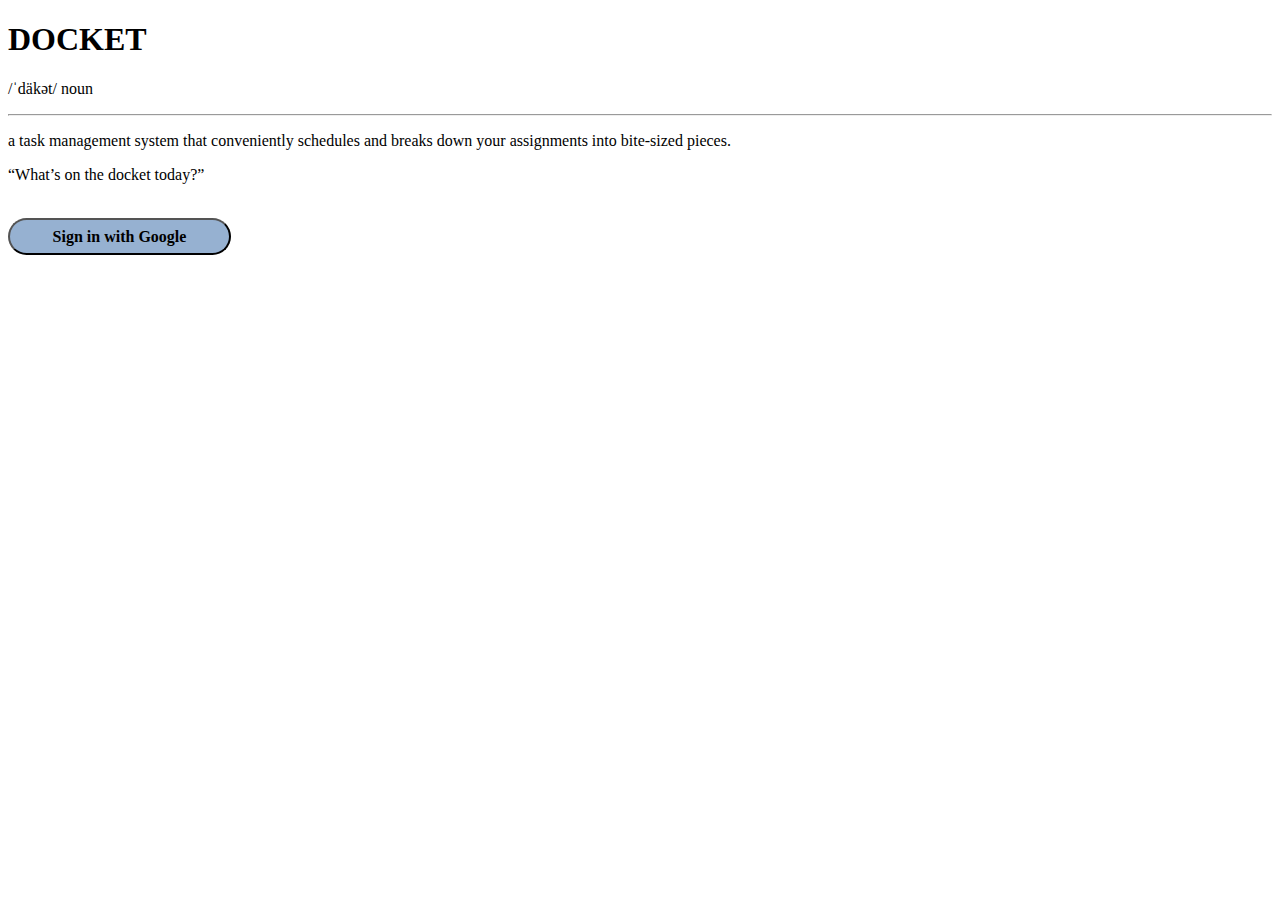
==== templates/landing.html @ e2fd2440 "landing" ====
<!DOCTYPE html>
<html lang="en">

<head>
    <title>Docket</title>
    <meta charset="UTF-8">
    <meta name="viewport" content="width=device-width, initial-scale=1">
    <link rel="stylesheet" href="static/css/theme.css">
    <meta name="google-signin-client_id" content="1093409666695-bs4595ef83tlond9dsfqnc7cij4tcmnr.apps.googleusercontent.com">

    <!-- <link rel="apple-touch-icon" sizes="180x180" href="favicon/apple-touch-icon.png">
    <link rel="icon" type="image/png" sizes="32x32" href="favicon/favicon-32x32.png">
    <link rel="icon" type="image/png" sizes="16x16" href="favicon/favicon-16x16.png">
    <link rel="manifest" href="favicon/site.webmanifest">
    <link rel="mask-icon" href="favicon/safari-pinned-tab.svg" color="#5bbad5">
    <meta name="msapplication-TileColor" content="#da532c">
    <meta name="theme-color" content="#ffffff"> -->

</head>
<style>
   .google{
    display: flex;
    flex-direction: row;
    align-items: flex-start;
    padding: 8px 24px;
    width: 223px;
    height: 37px;

    background: #96B1D1;
    border-radius: 100px;
    text-align: center;
    vertical-align: middle;
    font-family: dmsans-regular;
    font-style: normal;
    font-weight: bold;
    font-size: 16px;
}
</style>

<body>
    <div class="home_container">
        <h1 id="home_title">DOCKET</h1>

        <p id= "subtitle_group">/ˈdäkət/ <span id="noun">noun</span></p>
        
        <hr>

        <p id="definition">a task management system that conveniently schedules and breaks down your assignments into bite-sized pieces.</p>
        <p id="sentence">“What’s on the docket today?”</p><br>
        <form action="/home">
            <input type="submit" class ="google" value="Sign in with Google" />
        </form>
    </div>
    
    

    <!-- <footer>
        Made with ☕ by Cristie, Charu, and Margaret ©2021
    </footer> -->
</body>


</html>
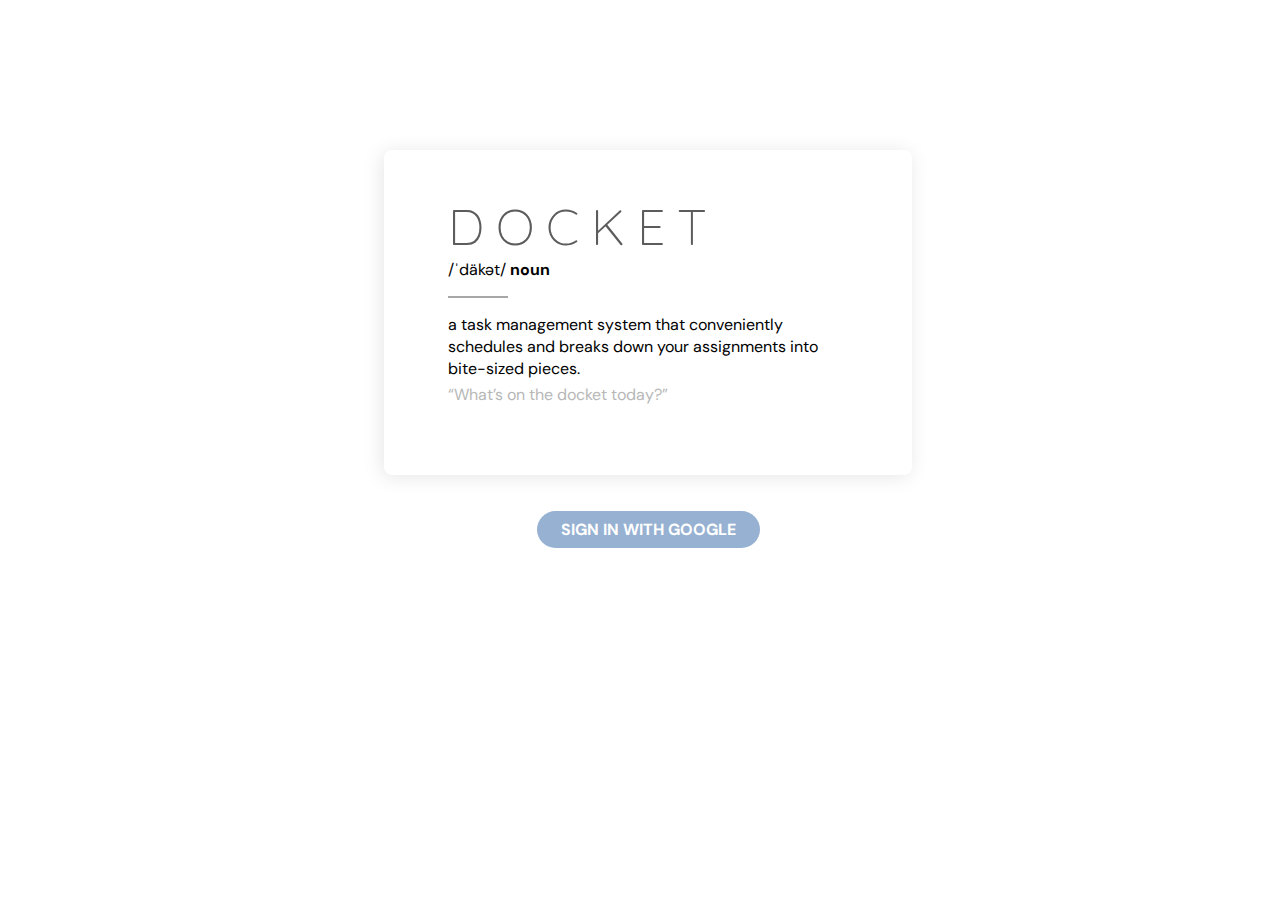
==== commit 8ea2d69f: "finished landing page" ====
--- a/templates/landing.html
+++ b/templates/landing.html
@@ -5,8 +5,13 @@
     <title>Docket</title>
     <meta charset="UTF-8">
     <meta name="viewport" content="width=device-width, initial-scale=1">
-    <link rel="stylesheet" href="static/css/theme.css">
+    <link rel="stylesheet" href="/static/css/theme.css">
     <meta name="google-signin-client_id" content="1093409666695-bs4595ef83tlond9dsfqnc7cij4tcmnr.apps.googleusercontent.com">
+
+    <link rel="preconnect" href="https://fonts.gstatic.com">
+    <link href="https://fonts.googleapis.com/css2?family=DM+Sans:ital,wght@0,400;0,500;0,700;1,400;1,500;1,700&display=swap" rel="stylesheet">
+    <link rel="preconnect" href="https://fonts.gstatic.com">
+    <link href="https://fonts.googleapis.com/css2?family=DM+Sans:wght@400;500;700&family=Quicksand:wght@300;400&display=swap" rel="stylesheet">
 
     <!-- <link rel="apple-touch-icon" sizes="180x180" href="favicon/apple-touch-icon.png">
     <link rel="icon" type="image/png" sizes="32x32" href="favicon/favicon-32x32.png">
@@ -18,42 +23,30 @@
 
 </head>
 <style>
-   .google{
-    display: flex;
-    flex-direction: row;
-    align-items: flex-start;
-    padding: 8px 24px;
-    width: 223px;
-    height: 37px;
-
-    background: #96B1D1;
-    border-radius: 100px;
-    text-align: center;
-    vertical-align: middle;
-    font-family: dmsans-regular;
-    font-style: normal;
-    font-weight: bold;
-    font-size: 16px;
-}
+   
 </style>
 
-<body>
-    <div class="home_container">
-        <h1 id="home_title">DOCKET</h1>
+<body style="background-image: url('/static/images/landing.png');">
+    
+    <div class="wrapper">
+        <div class="home_container">
+            <h1 id="home_title">DOCKET</h1>
 
-        <p id= "subtitle_group">/ˈdäkət/ <span id="noun">noun</span></p>
-        
-        <hr>
+            <p id= "subtitle_group">/ˈdäkət/ <span id="noun">noun</span></p>
+            
+            <hr>
 
-        <p id="definition">a task management system that conveniently schedules and breaks down your assignments into bite-sized pieces.</p>
-        <p id="sentence">“What’s on the docket today?”</p><br>
-        <form action="/home">
-            <input type="submit" class ="google" value="Sign in with Google" />
-        </form>
+            <p id="definition">a task management system that conveniently schedules and breaks down your assignments into bite-sized pieces.</p>
+            <p id="sentence">“What’s on the docket today?”</p><br>
+            
+        </div>
+        <div class="home_button">
+            <form action="/home">
+                <input type="submit" class ="google" value="SIGN IN WITH GOOGLE" />
+            </form>
+        </div>
     </div>
     
-    
-
     <!-- <footer>
         Made with ☕ by Cristie, Charu, and Margaret ©2021
     </footer> -->
--- a/static/css/theme.css
+++ b/static/css/theme.css
@@ -0,0 +1,222 @@
+@charset "utf-8";
+
+/* @import url('https://fonts.googleapis.com/css2?family=DM+Sans:ital,wght@0,400;0,500;0,700;1,400;1,500;1,700&display=swap'); */
+
+
+ /* ---------------------landing--------------------- */
+
+body{
+    width: 100%;
+    font-family: 'DM Sans', sans-serif;
+    font-style: normal;
+    /* background-image: url('/images/landing.png'); */
+    background-color: #FFFFFF;
+    background-size: cover;
+}
+
+.home_container{
+    padding: 44px 64px;
+    width: 400px;
+    height: auto;
+    margin-left: auto;
+    margin-right: auto;
+    margin-top: 150px;
+    background: #FFFFFF;
+    box-shadow: -2px 2px 20px rgba(0, 0, 0, 0.1);
+    border-radius: 8px;
+}
+/* .home_button{
+    margin-left: auto;
+    margin-right: auto;
+    margin-top: 8px;
+} */
+.google{
+    display: flex;
+    flex-direction: row;
+    align-items: flex-start;
+    padding: 8px 24px;
+
+    background: #96B1D1;
+    border-radius: 100px;
+    text-align: center;
+    color: white;
+    vertical-align: middle;
+    font-family: 'DM Sans', sans-serif;
+    font-weight: 700;
+    font-size: 16px;
+    margin-left: auto;
+    margin-right: auto;
+    margin-top: 36px;
+    border: 0px;
+}
+.google:hover,
+  .google:focus {
+    background: #7995B7;
+  }
+p#subtitle_group{
+    font-size: 16px;
+    margin-top: 0px;
+}
+
+span#noun{
+    font-family: 'DM Sans', sans-serif;
+    font-weight: 700;
+}
+
+hr{
+    border:none;
+    border-top: 2px solid;
+    width: 15%;
+    margin-left: 0px;
+    margin-right: auto;
+    color: #A7A7A7;
+}
+
+.pronunciation{
+    float: left;
+    width:50%
+}
+p#definition{
+    font-size: 16px;
+    line-height: 22px;
+    margin-bottom: 0px;
+}
+p#sentence{
+    font-size: 16px;
+    line-height: 22px;
+    color: #B7B7B7;
+    margin: 4px 0px;
+}
+
+.noun{
+    margin-left:50%
+}
+
+h1#home_title{
+    font-size: 50px;
+    line-height: 65px;
+    margin: 0px;
+    text-align: left;
+    letter-spacing: 12px;
+    font-family: 'Quicksand', sans-serif;
+    font-weight: 300;
+    color: #5C5C5C;
+}
+
+footer {
+    text-align: center;
+    padding-top: 150px;
+    color: gray;
+    width: 75%;
+    margin-left:auto;
+    margin-right: auto;
+    font-size: 14px;
+  }
+
+  /* ---------------------index--------------------- */
+
+  /* The Modal (background) */
+.modal {
+    display: none; /* Hidden by default */
+    position: fixed; /* Stay in place */
+    z-index: 3; /* Sit on top */
+    padding-top: 200px; /* Location of the box */
+    left: 0;
+    top: 0;
+    width: 100%; /* Full width */
+    height: 100%; /* Full height */
+    overflow: auto; /* Enable scroll if needed */
+    background-color: rgb(0,0,0); /* Fallback color */
+    background-color: rgba(0,0,0,0.4); /* Black w/ opacity */
+  }
+  
+  /* Modal Content */
+  .modal-content {
+    z-index: 1; /* Sit on top */
+    background-color: #fefefe;
+    margin: auto;
+    padding: 20px;
+    border: 1px solid #888;
+    width: 30%;
+  }
+  
+  /* The Close Button */
+  .close {
+    color: #aaaaaa;
+    float: right;
+    font-size: 28px;
+    font-weight: bold;
+  }
+  
+  .close:hover,
+  .close:focus {
+    color: #000;
+    text-decoration: none;
+    cursor: pointer;
+  }
+          a {
+            text-decoration: none;
+            display: inline-block;
+            padding: 8px 16px;
+          }
+          
+          a:hover {
+            background-color: #dddddd;
+            color: black;
+          }
+          
+          .previous {
+            background-color: #f1f1f1;
+            color: black;
+          }
+          
+          .next {
+            background-color: #04AA6D;
+            color: white;
+          }
+          
+          .round {
+            border-radius: 50%;
+          }
+  
+          .button.disabled {
+            opacity: 0.65; 
+            cursor: not-allowed;
+          }
+  
+          .accordion {
+    background-color: #eee;
+    color: #444;
+    cursor: pointer;
+    padding: 18px;
+    width: 100%;
+    border: none;
+    text-align: left;
+    outline: none;
+    font-size: 15px;
+    transition: 0.4s;
+  }
+  
+  .active, .accordion:hover {
+    background-color: #ccc;
+  }
+  
+  .accordion:after {
+    content: '\002B';
+    color: #777;
+    font-weight: bold;
+    float: right;
+    margin-left: 5px;
+  }
+  
+  .active:after {
+    content: "\2212";
+  }
+  
+  .panel {
+    padding: 0 18px;
+    background-color: white;
+    max-height: 0;
+    overflow: hidden;
+    transition: max-height 0.2s ease-out;
+  }